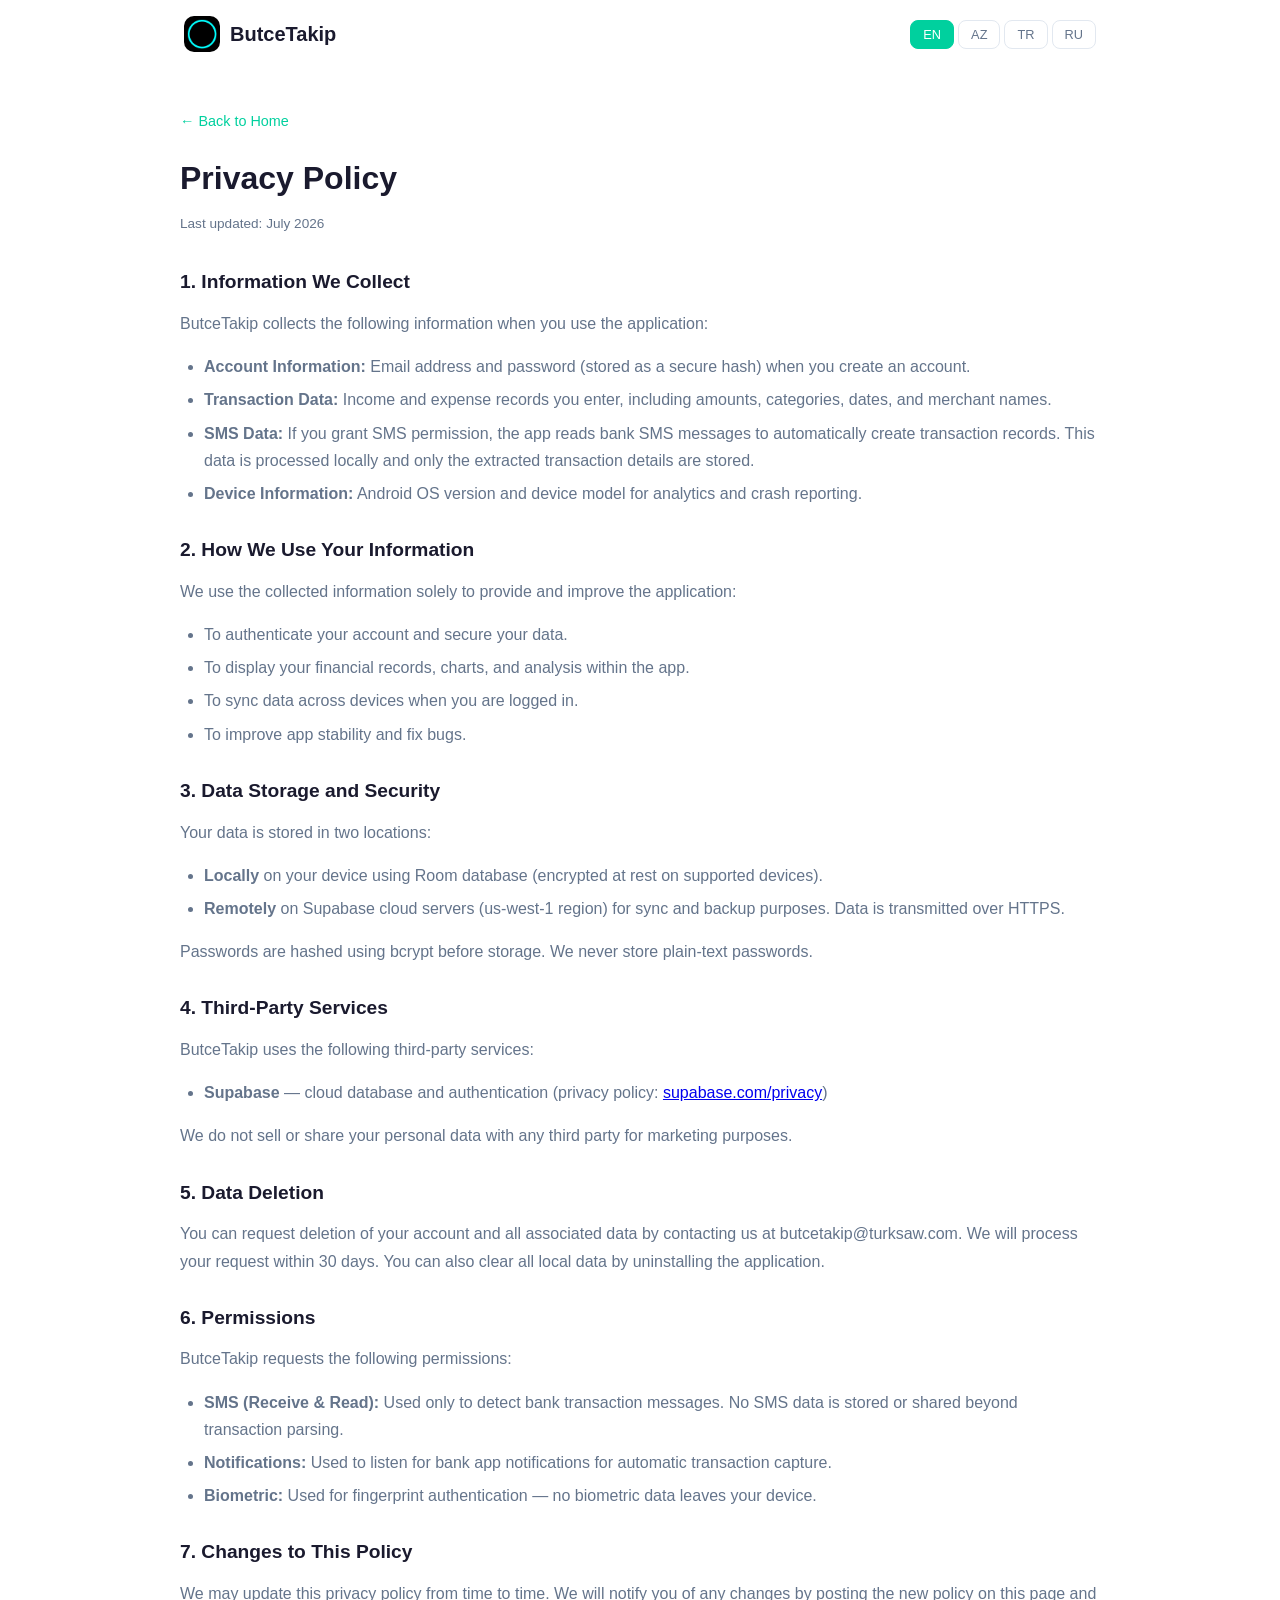
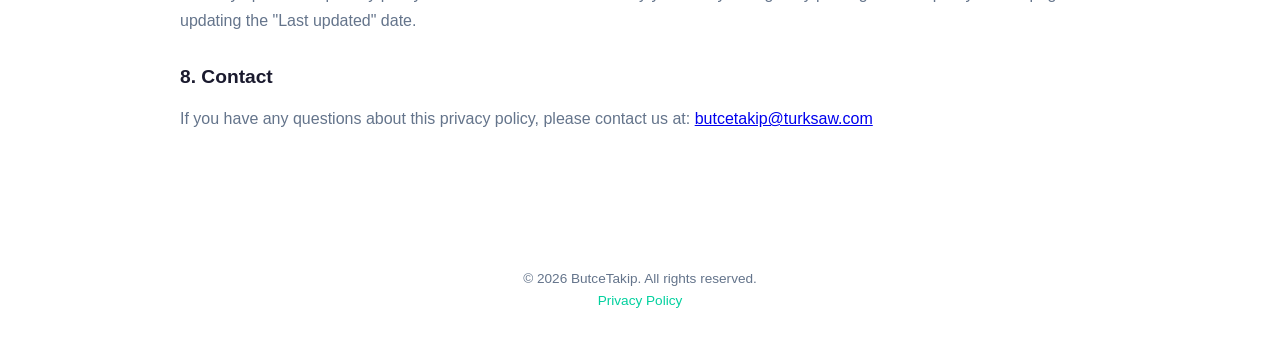
==== privacy.html @ 0f410baf "Initial release website v1.0 — 4 languages, APK download, privacy policy" ====
<!DOCTYPE html>
<html lang="en">
<head>
<meta charset="UTF-8">
<meta name="viewport" content="width=device-width, initial-scale=1.0">
<title data-i18n="privacy.title">Privacy Policy - ButceTakip</title>
<meta name="description" content="ButceTakip Privacy Policy">
<link rel="icon" href="img/favicon.png" type="image/png">
<link rel="stylesheet" href="css/style.css">
</head>
<body>

<nav>
  <a href="index.html" class="logo">
    <img src="img/icon.png" alt="ButceTakip">
    <span>ButceTakip</span>
  </a>
  <div class="lang-selector">
    <button class="lang-btn" data-lang="en">EN</button>
    <button class="lang-btn" data-lang="az">AZ</button>
    <button class="lang-btn" data-lang="tr">TR</button>
    <button class="lang-btn" data-lang="ru">RU</button>
  </div>
</nav>

<section class="privacy container">
  <a href="index.html" class="back-link" data-i18n="privacy.back">← Back to Home</a>
  <h1 data-i18n="privacy.title">Privacy Policy</h1>
  <p class="last-updated" data-i18n="privacy.lastUpdated">Last updated: July 2026</p>

  <h2 data-i18n="privacy.s1Title">1. Information We Collect</h2>
  <p data-i18n="privacy.s1Text">ButceTakip collects the following information when you use the application:</p>
  <ul>
    <li data-i18n="privacy.s1a"><strong>Account Information:</strong> Email address and password (stored as a secure hash) when you create an account.</li>
    <li data-i18n="privacy.s1b"><strong>Transaction Data:</strong> Income and expense records you enter, including amounts, categories, dates, and merchant names.</li>
    <li data-i18n="privacy.s1c"><strong>SMS Data:</strong> If you grant SMS permission, the app reads bank SMS messages to automatically create transaction records. This data is processed locally and only the extracted transaction details are stored.</li>
    <li data-i18n="privacy.s1d"><strong>Device Information:</strong> Android OS version and device model for analytics and crash reporting.</li>
  </ul>

  <h2 data-i18n="privacy.s2Title">2. How We Use Your Information</h2>
  <p data-i18n="privacy.s2Text">We use the collected information solely to provide and improve the application:</p>
  <ul>
    <li data-i18n="privacy.s2a">To authenticate your account and secure your data.</li>
    <li data-i18n="privacy.s2b">To display your financial records, charts, and analysis within the app.</li>
    <li data-i18n="privacy.s2c">To sync data across devices when you are logged in.</li>
    <li data-i18n="privacy.s2d">To improve app stability and fix bugs.</li>
  </ul>

  <h2 data-i18n="privacy.s3Title">3. Data Storage and Security</h2>
  <p data-i18n="privacy.s3Text">Your data is stored in two locations:</p>
  <ul>
    <li data-i18n="privacy.s3a"><strong>Locally</strong> on your device using Room database (encrypted at rest on supported devices).</li>
    <li data-i18n="privacy.s3b"><strong>Remotely</strong> on Supabase cloud servers (us-west-1 region) for sync and backup purposes. Data is transmitted over HTTPS.</li>
  </ul>
  <p data-i18n="privacy.s3c">Passwords are hashed using bcrypt before storage. We never store plain-text passwords.</p>

  <h2 data-i18n="privacy.s4Title">4. Third-Party Services</h2>
  <p data-i18n="privacy.s4Text">ButceTakip uses the following third-party services:</p>
  <ul>
    <li><strong>Supabase</strong> — cloud database and authentication (privacy policy: <a href="https://supabase.com/privacy" target="_blank">supabase.com/privacy</a>)</li>
  </ul>
  <p data-i18n="privacy.s4b">We do not sell or share your personal data with any third party for marketing purposes.</p>

  <h2 data-i18n="privacy.s5Title">5. Data Deletion</h2>
  <p data-i18n="privacy.s5Text">You can request deletion of your account and all associated data by contacting us at butcetakip@turksaw.com. We will process your request within 30 days. You can also clear all local data by uninstalling the application.</p>

  <h2 data-i18n="privacy.s6Title">6. Permissions</h2>
  <p data-i18n="privacy.s6Text">ButceTakip requests the following permissions:</p>
  <ul>
    <li data-i18n="privacy.s6a"><strong>SMS (Receive & Read):</strong> Used only to detect bank transaction messages. No SMS data is stored or shared beyond transaction parsing.</li>
    <li data-i18n="privacy.s6b"><strong>Notifications:</strong> Used to listen for bank app notifications for automatic transaction capture.</li>
    <li data-i18n="privacy.s6c"><strong>Biometric:</strong> Used for fingerprint authentication — no biometric data leaves your device.</li>
  </ul>

  <h2 data-i18n="privacy.s7Title">7. Changes to This Policy</h2>
  <p data-i18n="privacy.s7Text">We may update this privacy policy from time to time. We will notify you of any changes by posting the new policy on this page and updating the "Last updated" date.</p>

  <h2 data-i18n="privacy.s8Title">8. Contact</h2>
  <p data-i18n="privacy.s8Text">If you have any questions about this privacy policy, please contact us at: <a href="mailto:butcetakip@turksaw.com">butcetakip@turksaw.com</a></p>
</section>

<footer>
  <p data-i18n="footer.copyright">© 2026 ButceTakip. All rights reserved.</p>
  <p><a href="privacy.html" data-i18n="footer.privacy">Privacy Policy</a></p>
</footer>

<script src="js/translations.js"></script>
<script src="js/i18n.js"></script>
</body>
</html>
---- css/style.css ----
:root {
  --primary: #00D09E;
  --primary-dark: #00B88A;
  --primary-light: #E0FFF4;
  --bg: #ffffff;
  --bg-alt: #f8fafc;
  --text: #1a1a2e;
  --text-muted: #64748b;
  --border: #e2e8f0;
  --shadow: 0 4px 24px rgba(0,0,0,0.06);
  --radius: 16px;
  --max-width: 960px;
}

* { margin:0; padding:0; box-sizing:border-box; }

body {
  font-family: -apple-system, BlinkMacSystemFont, 'Segoe UI', Roboto, Oxygen, Ubuntu, sans-serif;
  background: var(--bg);
  color: var(--text);
  line-height: 1.6;
  -webkit-font-smoothing: antialiased;
}

.container { max-width: var(--max-width); margin: 0 auto; padding: 0 20px; }

/* Navigation */
nav {
  display: flex;
  align-items: center;
  justify-content: space-between;
  padding: 16px 24px;
  max-width: var(--max-width);
  margin: 0 auto;
  flex-wrap: wrap;
  gap: 12px;
}

.logo {
  display: flex;
  align-items: center;
  gap: 10px;
  font-weight: 700;
  font-size: 1.25rem;
  color: var(--text);
  text-decoration: none;
}

.logo img { width: 36px; height: 36px; border-radius: 10px; }

.lang-selector {
  display: flex;
  gap: 4px;
}

.lang-btn {
  background: none;
  border: 1px solid var(--border);
  border-radius: 8px;
  padding: 6px 12px;
  font-size: 0.8rem;
  cursor: pointer;
  color: var(--text-muted);
  transition: all 0.2s;
}

.lang-btn:hover { border-color: var(--primary); color: var(--text); }
.lang-btn.active { background: var(--primary); color: #fff; border-color: var(--primary); }

/* Hero */
.hero {
  text-align: center;
  padding: 80px 20px 60px;
}

.hero-icon { font-size: 4rem; margin-bottom: 16px; }

.hero h1 {
  font-size: 2.5rem;
  font-weight: 800;
  letter-spacing: -0.02em;
  margin-bottom: 12px;
}

.hero h1 span { color: var(--primary); }

.hero p {
  font-size: 1.1rem;
  color: var(--text-muted);
  max-width: 600px;
  margin: 0 auto 32px;
}

/* Download button */
.download-btn {
  display: inline-flex;
  align-items: center;
  gap: 10px;
  background: var(--primary);
  color: #fff;
  border: none;
  border-radius: 12px;
  padding: 16px 36px;
  font-size: 1.1rem;
  font-weight: 600;
  cursor: pointer;
  text-decoration: none;
  transition: all 0.2s;
  box-shadow: 0 4px 16px rgba(0,208,158,0.3);
}

.download-btn:hover {
  background: var(--primary-dark);
  transform: translateY(-2px);
  box-shadow: 0 6px 24px rgba(0,208,158,0.4);
}

.version-info {
  margin-top: 12px;
  font-size: 0.85rem;
  color: var(--text-muted);
}

/* Features */
.features {
  padding: 60px 20px;
  background: var(--bg-alt);
}

.features h2 {
  text-align: center;
  font-size: 1.8rem;
  margin-bottom: 40px;
}

.features-grid {
  display: grid;
  grid-template-columns: repeat(auto-fit, minmax(240px, 1fr));
  gap: 20px;
  max-width: var(--max-width);
  margin: 0 auto;
}

.feature-card {
  background: var(--bg);
  border-radius: var(--radius);
  padding: 28px 24px;
  box-shadow: var(--shadow);
  transition: transform 0.2s;
}

.feature-card:hover { transform: translateY(-4px); }

.feature-icon { font-size: 2rem; margin-bottom: 12px; }
.feature-card h3 { font-size: 1.05rem; margin-bottom: 8px; }
.feature-card p { font-size: 0.9rem; color: var(--text-muted); }

/* Footer */
footer {
  text-align: center;
  padding: 40px 20px;
  font-size: 0.85rem;
  color: var(--text-muted);
}

footer a { color: var(--primary); text-decoration: none; }
footer a:hover { text-decoration: underline; }

/* Privacy page */
.privacy { padding: 40px 20px 80px; }

.privacy h1 {
  font-size: 2rem;
  margin-bottom: 8px;
}

.privacy .last-updated {
  color: var(--text-muted);
  font-size: 0.85rem;
  margin-bottom: 32px;
}

.privacy h2 {
  font-size: 1.2rem;
  margin: 28px 0 12px;
  color: var(--text);
}

.privacy p, .privacy ul {
  color: var(--text-muted);
  margin-bottom: 16px;
  line-height: 1.7;
}

.privacy ul { padding-left: 24px; }
.privacy li { margin-bottom: 6px; }

/* Back link */
.back-link {
  display: inline-flex;
  align-items: center;
  gap: 6px;
  color: var(--primary);
  text-decoration: none;
  font-size: 0.9rem;
  margin-bottom: 20px;
}

.back-link:hover { text-decoration: underline; }

/* Responsive */
@media (max-width: 640px) {
  .hero h1 { font-size: 1.75rem; }
  .hero { padding: 48px 20px 40px; }
  .features-grid { grid-template-columns: 1fr; }
  nav { justify-content: center; }
  .download-btn { width: 100%; justify-content: center; }
}
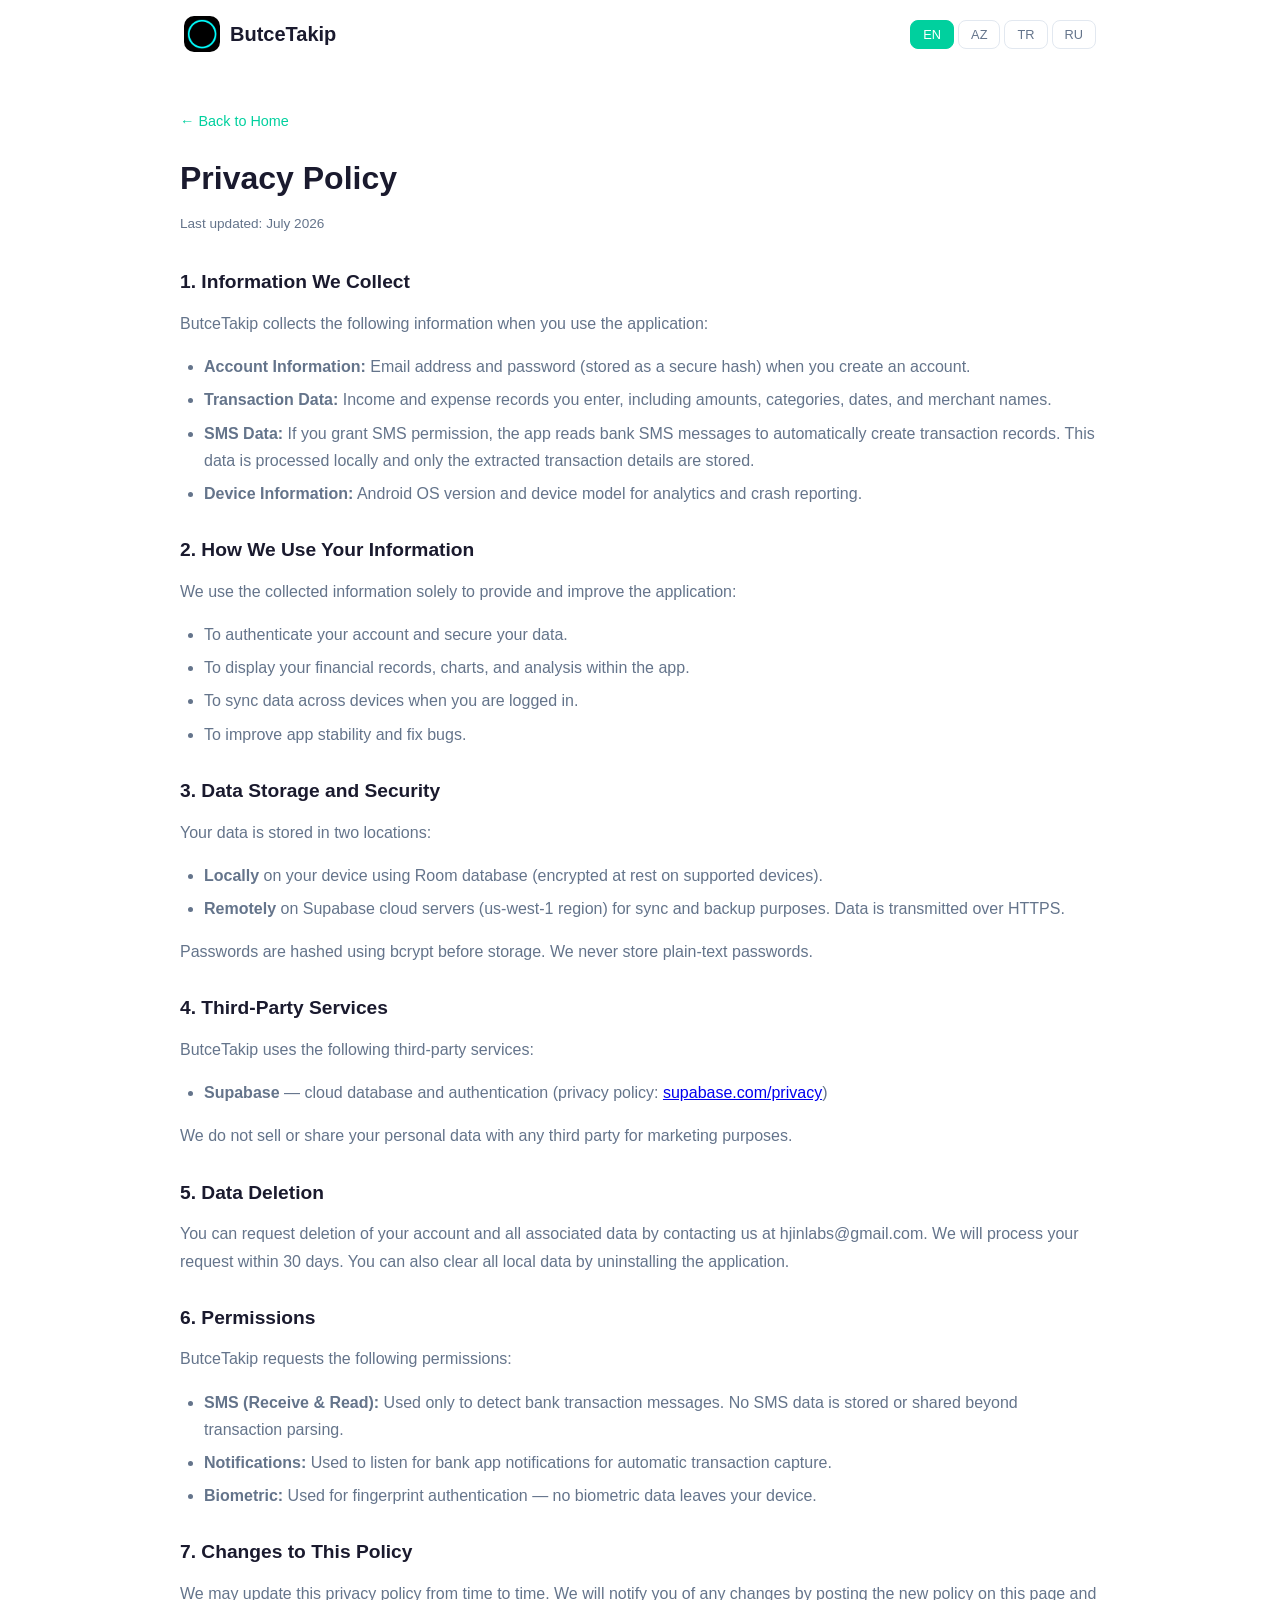
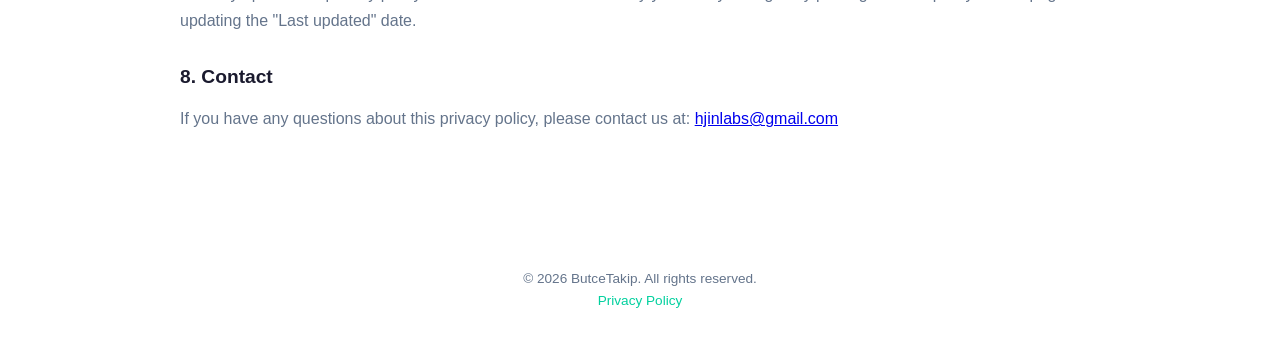
==== commit 53fa4428: "Update contact email: butcetakip@turksaw.com → hjinlabs@gmail.com" ====
--- a/privacy.html
+++ b/privacy.html
@@ -62,7 +62,7 @@
   <p data-i18n="privacy.s4b">We do not sell or share your personal data with any third party for marketing purposes.</p>
 
   <h2 data-i18n="privacy.s5Title">5. Data Deletion</h2>
-  <p data-i18n="privacy.s5Text">You can request deletion of your account and all associated data by contacting us at butcetakip@turksaw.com. We will process your request within 30 days. You can also clear all local data by uninstalling the application.</p>
+  <p data-i18n="privacy.s5Text">You can request deletion of your account and all associated data by contacting us at hjinlabs@gmail.com. We will process your request within 30 days. You can also clear all local data by uninstalling the application.</p>
 
   <h2 data-i18n="privacy.s6Title">6. Permissions</h2>
   <p data-i18n="privacy.s6Text">ButceTakip requests the following permissions:</p>
@@ -76,7 +76,7 @@
   <p data-i18n="privacy.s7Text">We may update this privacy policy from time to time. We will notify you of any changes by posting the new policy on this page and updating the "Last updated" date.</p>
 
   <h2 data-i18n="privacy.s8Title">8. Contact</h2>
-  <p data-i18n="privacy.s8Text">If you have any questions about this privacy policy, please contact us at: <a href="mailto:butcetakip@turksaw.com">butcetakip@turksaw.com</a></p>
+  <p data-i18n="privacy.s8Text">If you have any questions about this privacy policy, please contact us at: <a href="mailto:hjinlabs@gmail.com">hjinlabs@gmail.com</a></p>
 </section>
 
 <footer>
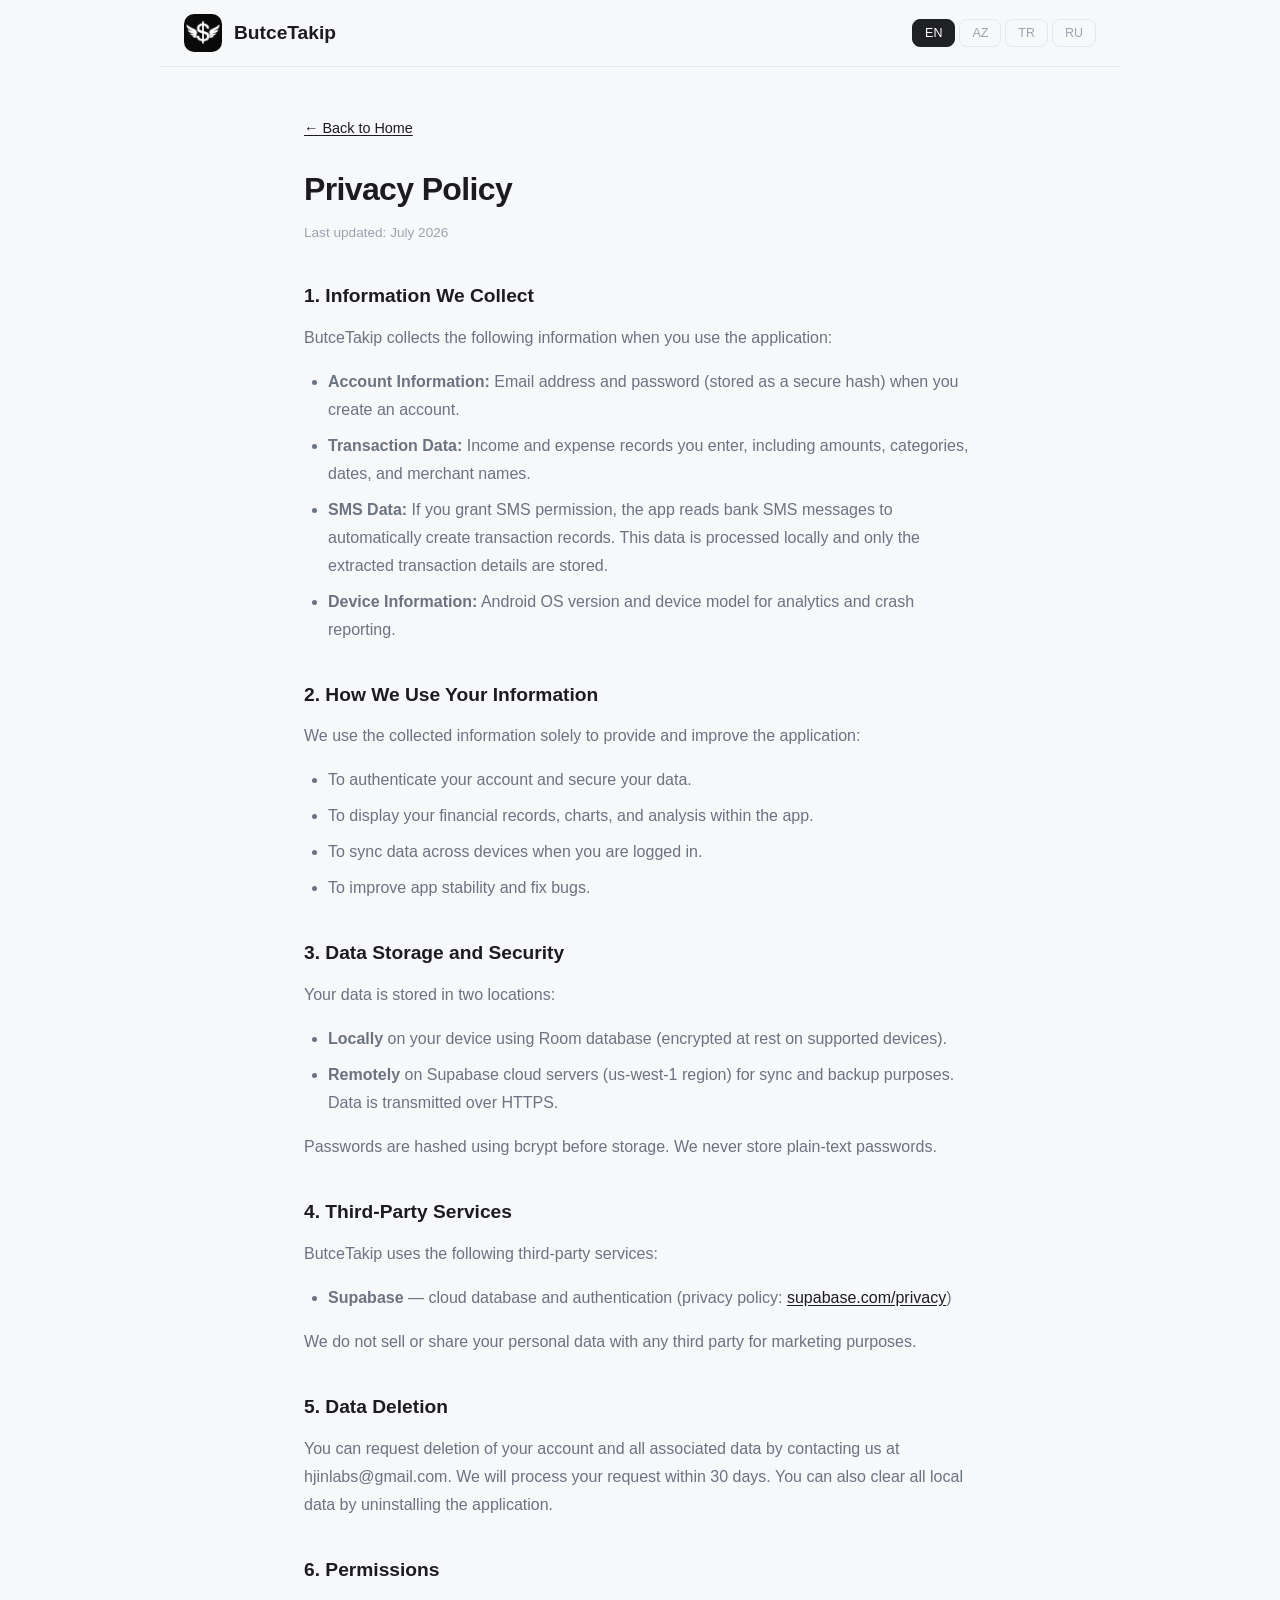
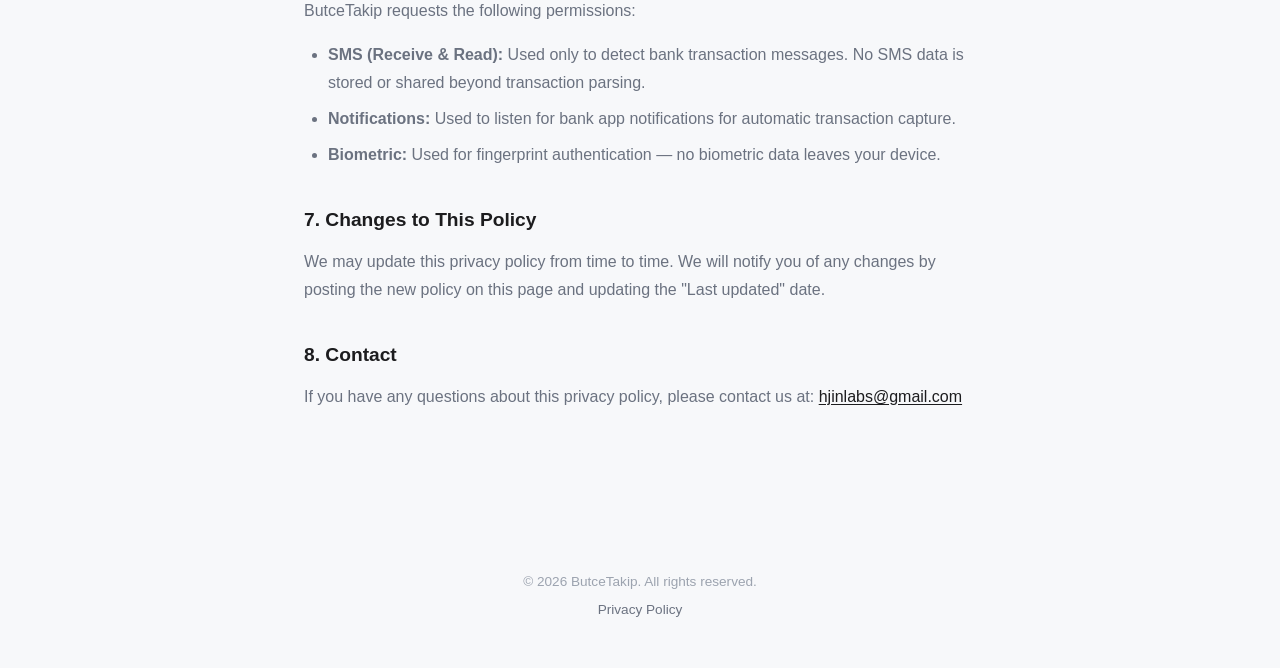
==== commit cc4640ff: "Modern redesign: black/white theme, scroll/fade animations, new logo" ====
--- a/privacy.html
+++ b/privacy.html
@@ -86,5 +86,21 @@
 
 <script src="js/translations.js"></script>
 <script src="js/i18n.js"></script>
+<script>
+function observeNav() {
+  const nav = document.querySelector('nav');
+  const sentinel = document.createElement('div');
+  sentinel.style.position = 'absolute';
+  sentinel.style.top = '0';
+  sentinel.style.height = '1px';
+  sentinel.style.width = '1px';
+  document.body.prepend(sentinel);
+  const observer = new IntersectionObserver(([e]) => {
+    nav.classList.toggle('scrolled', !e.isIntersecting);
+  }, { threshold: 0 });
+  observer.observe(sentinel);
+}
+document.addEventListener('DOMContentLoaded', observeNav);
+</script>
 </body>
 </html>
--- a/css/style.css
+++ b/css/style.css
@@ -1,52 +1,122 @@
 :root {
-  --primary: #00D09E;
-  --primary-dark: #00B88A;
-  --primary-light: #E0FFF4;
-  --bg: #ffffff;
-  --bg-alt: #f8fafc;
-  --text: #1a1a2e;
-  --text-muted: #64748b;
-  --border: #e2e8f0;
-  --shadow: 0 4px 24px rgba(0,0,0,0.06);
-  --radius: 16px;
+  --bg: #F7F8FA;
+  --bg-alt: #FFFFFF;
+  --text: #1C1C1E;
+  --text-muted: #6B7280;
+  --text-light: #9CA3AF;
+  --primary: #202124;
+  --on-primary: #FFFFFF;
+  --primary-hover: #3A3B3F;
+  --border: #E5E7EB;
+  --shadow-sm: 0 1px 3px rgba(0,0,0,0.06);
+  --shadow-md: 0 4px 20px rgba(0,0,0,0.08);
+  --shadow-lg: 0 8px 40px rgba(0,0,0,0.12);
+  --radius-sm: 8px;
+  --radius-md: 14px;
+  --radius-lg: 20px;
   --max-width: 960px;
-}
-
-* { margin:0; padding:0; box-sizing:border-box; }
+  --nav-blur: rgba(247,248,250,0.85);
+  --card-border: rgba(0,0,0,0.04);
+}
+
+@media (prefers-color-scheme: dark) {
+  :root {
+    --bg: #101112;
+    --bg-alt: #191B1D;
+    --text: #F4F4F5;
+    --text-muted: #A1A1AA;
+    --text-light: #71717A;
+    --primary: #F4F4F5;
+    --on-primary: #111111;
+    --primary-hover: #D4D4D8;
+    --border: #2D3033;
+    --shadow-sm: 0 1px 3px rgba(0,0,0,0.3);
+    --shadow-md: 0 4px 20px rgba(0,0,0,0.4);
+    --shadow-lg: 0 8px 40px rgba(0,0,0,0.5);
+    --nav-blur: rgba(16,17,18,0.85);
+    --card-border: rgba(255,255,255,0.04);
+  }
+}
+
+*, *::before, *::after {
+  margin: 0;
+  padding: 0;
+  box-sizing: border-box;
+}
+
+html {
+  scroll-behavior: smooth;
+}
 
 body {
-  font-family: -apple-system, BlinkMacSystemFont, 'Segoe UI', Roboto, Oxygen, Ubuntu, sans-serif;
+  font-family: -apple-system, BlinkMacSystemFont, 'Segoe UI', Roboto, Oxygen, Ubuntu, Cantarell, sans-serif;
   background: var(--bg);
   color: var(--text);
   line-height: 1.6;
   -webkit-font-smoothing: antialiased;
-}
-
-.container { max-width: var(--max-width); margin: 0 auto; padding: 0 20px; }
+  -moz-osx-font-smoothing: grayscale;
+  opacity: 0;
+  animation: bodyFadeIn 0.6s ease forwards;
+}
+
+@keyframes bodyFadeIn {
+  to { opacity: 1; }
+}
+
+.container {
+  max-width: var(--max-width);
+  margin: 0 auto;
+  padding: 0 24px;
+}
 
 /* Navigation */
 nav {
+  position: sticky;
+  top: 0;
+  z-index: 100;
   display: flex;
   align-items: center;
   justify-content: space-between;
-  padding: 16px 24px;
+  padding: 14px 24px;
   max-width: var(--max-width);
   margin: 0 auto;
-  flex-wrap: wrap;
   gap: 12px;
+  background: var(--nav-blur);
+  backdrop-filter: blur(16px);
+  -webkit-backdrop-filter: blur(16px);
+  border-bottom: 1px solid var(--border);
+  transition: box-shadow 0.3s;
+}
+
+nav.scrolled {
+  box-shadow: var(--shadow-sm);
 }
 
 .logo {
   display: flex;
   align-items: center;
-  gap: 10px;
+  gap: 12px;
   font-weight: 700;
-  font-size: 1.25rem;
+  font-size: 1.2rem;
   color: var(--text);
   text-decoration: none;
-}
-
-.logo img { width: 36px; height: 36px; border-radius: 10px; }
+  transition: opacity 0.2s;
+}
+
+.logo:hover {
+  opacity: 0.8;
+}
+
+.logo img {
+  width: 38px;
+  height: 38px;
+  border-radius: 10px;
+  transition: transform 0.3s ease;
+}
+
+.logo:hover img {
+  transform: scale(1.05);
+}
 
 .lang-selector {
   display: flex;
@@ -56,39 +126,97 @@
 .lang-btn {
   background: none;
   border: 1px solid var(--border);
-  border-radius: 8px;
+  border-radius: var(--radius-sm);
   padding: 6px 12px;
-  font-size: 0.8rem;
+  font-size: 0.78rem;
+  font-weight: 500;
   cursor: pointer;
-  color: var(--text-muted);
-  transition: all 0.2s;
-}
-
-.lang-btn:hover { border-color: var(--primary); color: var(--text); }
-.lang-btn.active { background: var(--primary); color: #fff; border-color: var(--primary); }
+  color: var(--text-light);
+  transition: all 0.25s ease;
+  position: relative;
+}
+
+.lang-btn:hover {
+  border-color: var(--primary);
+  color: var(--text);
+  transform: translateY(-1px);
+}
+
+.lang-btn:active {
+  transform: translateY(0);
+}
+
+.lang-btn.active {
+  background: var(--primary);
+  color: var(--on-primary);
+  border-color: var(--primary);
+}
 
 /* Hero */
 .hero {
   text-align: center;
-  padding: 80px 20px 60px;
-}
-
-.hero-icon { font-size: 4rem; margin-bottom: 16px; }
+  padding: 100px 24px 72px;
+  position: relative;
+  overflow: hidden;
+}
+
+.hero::before {
+  content: '';
+  position: absolute;
+  top: -50%;
+  left: -50%;
+  width: 200%;
+  height: 200%;
+  background: radial-gradient(circle at 50% 50%, var(--border) 0%, transparent 60%);
+  opacity: 0.3;
+  animation: heroGlow 8s ease-in-out infinite alternate;
+}
+
+@keyframes heroGlow {
+  0% { transform: translate(0, 0); }
+  100% { transform: translate(5%, 5%); }
+}
+
+.hero-icon {
+  font-size: 4.5rem;
+  margin-bottom: 20px;
+  display: block;
+  animation: floatIcon 3s ease-in-out infinite;
+}
+
+@keyframes floatIcon {
+  0%, 100% { transform: translateY(0); }
+  50% { transform: translateY(-10px); }
+}
 
 .hero h1 {
-  font-size: 2.5rem;
+  font-size: 2.75rem;
   font-weight: 800;
-  letter-spacing: -0.02em;
-  margin-bottom: 12px;
-}
-
-.hero h1 span { color: var(--primary); }
+  letter-spacing: -0.03em;
+  margin-bottom: 14px;
+  position: relative;
+  animation: slideUp 0.8s ease forwards;
+}
+
+.hero h1 span {
+  background: linear-gradient(135deg, var(--text), var(--text-muted));
+  -webkit-background-clip: text;
+  -webkit-text-fill-color: transparent;
+  background-clip: text;
+}
 
 .hero p {
   font-size: 1.1rem;
   color: var(--text-muted);
-  max-width: 600px;
-  margin: 0 auto 32px;
+  max-width: 560px;
+  margin: 0 auto 36px;
+  animation: slideUp 0.8s ease 0.1s forwards;
+  opacity: 0;
+}
+
+@keyframes slideUp {
+  from { opacity: 0; transform: translateY(20px); }
+  to { opacity: 1; transform: translateY(0); }
 }
 
 /* Download button */
@@ -97,45 +225,71 @@
   align-items: center;
   gap: 10px;
   background: var(--primary);
-  color: #fff;
+  color: var(--on-primary);
   border: none;
-  border-radius: 12px;
-  padding: 16px 36px;
-  font-size: 1.1rem;
+  border-radius: var(--radius-md);
+  padding: 16px 40px;
+  font-size: 1.05rem;
   font-weight: 600;
   cursor: pointer;
   text-decoration: none;
-  transition: all 0.2s;
-  box-shadow: 0 4px 16px rgba(0,208,158,0.3);
+  transition: all 0.3s ease;
+  box-shadow: var(--shadow-md);
+  position: relative;
+  overflow: hidden;
+  animation: slideUp 0.8s ease 0.2s forwards;
+  opacity: 0;
+}
+
+.download-btn::after {
+  content: '';
+  position: absolute;
+  inset: 0;
+  background: linear-gradient(135deg, transparent 40%, rgba(255,255,255,0.1) 100%);
+  pointer-events: none;
 }
 
 .download-btn:hover {
-  background: var(--primary-dark);
-  transform: translateY(-2px);
-  box-shadow: 0 6px 24px rgba(0,208,158,0.4);
+  background: var(--primary-hover);
+  transform: translateY(-3px);
+  box-shadow: var(--shadow-lg);
+}
+
+.download-btn:active {
+  transform: translateY(-1px);
 }
 
 .version-info {
-  margin-top: 12px;
-  font-size: 0.85rem;
-  color: var(--text-muted);
+  margin-top: 14px;
+  font-size: 0.82rem;
+  color: var(--text-light);
+  animation: slideUp 0.8s ease 0.3s forwards;
+  opacity: 0;
 }
 
 /* Features */
 .features {
-  padding: 60px 20px;
+  padding: 80px 0;
   background: var(--bg-alt);
+  border-top: 1px solid var(--border);
+  border-bottom: 1px solid var(--border);
+}
+
+.features .container {
+  padding: 0 24px;
 }
 
 .features h2 {
   text-align: center;
   font-size: 1.8rem;
-  margin-bottom: 40px;
+  font-weight: 700;
+  margin-bottom: 48px;
+  letter-spacing: -0.02em;
 }
 
 .features-grid {
   display: grid;
-  grid-template-columns: repeat(auto-fit, minmax(240px, 1fr));
+  grid-template-columns: repeat(auto-fit, minmax(260px, 1fr));
   gap: 20px;
   max-width: var(--max-width);
   margin: 0 auto;
@@ -143,76 +297,144 @@
 
 .feature-card {
   background: var(--bg);
-  border-radius: var(--radius);
-  padding: 28px 24px;
-  box-shadow: var(--shadow);
-  transition: transform 0.2s;
-}
-
-.feature-card:hover { transform: translateY(-4px); }
-
-.feature-icon { font-size: 2rem; margin-bottom: 12px; }
-.feature-card h3 { font-size: 1.05rem; margin-bottom: 8px; }
-.feature-card p { font-size: 0.9rem; color: var(--text-muted); }
+  border-radius: var(--radius-md);
+  padding: 32px 28px;
+  border: 1px solid var(--card-border);
+  box-shadow: var(--shadow-sm);
+  transition: all 0.35s cubic-bezier(0.25, 0.46, 0.45, 0.94);
+  opacity: 0;
+  transform: translateY(30px);
+}
+
+.feature-card.visible {
+  opacity: 1;
+  transform: translateY(0);
+}
+
+.feature-card:hover {
+  transform: translateY(-6px) scale(1.02);
+  box-shadow: var(--shadow-md);
+  border-color: var(--primary);
+}
+
+.feature-icon {
+  font-size: 2.2rem;
+  margin-bottom: 14px;
+  display: block;
+}
+
+.feature-card h3 {
+  font-size: 1.05rem;
+  font-weight: 700;
+  margin-bottom: 8px;
+  color: var(--text);
+}
+
+.feature-card p {
+  font-size: 0.88rem;
+  color: var(--text-muted);
+  line-height: 1.65;
+}
 
 /* Footer */
 footer {
   text-align: center;
-  padding: 40px 20px;
+  padding: 48px 24px;
   font-size: 0.85rem;
-  color: var(--text-muted);
-}
-
-footer a { color: var(--primary); text-decoration: none; }
-footer a:hover { text-decoration: underline; }
+  color: var(--text-light);
+}
+
+footer a {
+  color: var(--text-muted);
+  text-decoration: none;
+  transition: color 0.2s;
+}
+
+footer a:hover {
+  color: var(--text);
+  text-decoration: underline;
+}
+
+footer p + p {
+  margin-top: 6px;
+}
 
 /* Privacy page */
-.privacy { padding: 40px 20px 80px; }
+.privacy {
+  padding: 48px 24px 96px;
+  max-width: 720px;
+  margin: 0 auto;
+}
 
 .privacy h1 {
   font-size: 2rem;
-  margin-bottom: 8px;
+  font-weight: 800;
+  margin-bottom: 6px;
+  letter-spacing: -0.02em;
 }
 
 .privacy .last-updated {
-  color: var(--text-muted);
+  color: var(--text-light);
   font-size: 0.85rem;
-  margin-bottom: 32px;
+  margin-bottom: 36px;
 }
 
 .privacy h2 {
   font-size: 1.2rem;
-  margin: 28px 0 12px;
+  font-weight: 700;
+  margin: 36px 0 12px;
   color: var(--text);
 }
 
 .privacy p, .privacy ul {
   color: var(--text-muted);
   margin-bottom: 16px;
-  line-height: 1.7;
-}
-
-.privacy ul { padding-left: 24px; }
-.privacy li { margin-bottom: 6px; }
+  line-height: 1.75;
+}
+
+.privacy ul {
+  padding-left: 24px;
+}
+
+.privacy li {
+  margin-bottom: 8px;
+}
+
+.privacy a {
+  color: var(--text);
+  text-decoration: underline;
+  text-underline-offset: 2px;
+}
+
+.privacy a:hover {
+  color: var(--text-muted);
+}
 
 /* Back link */
 .back-link {
   display: inline-flex;
   align-items: center;
   gap: 6px;
-  color: var(--primary);
+  color: var(--text-muted);
   text-decoration: none;
   font-size: 0.9rem;
-  margin-bottom: 20px;
-}
-
-.back-link:hover { text-decoration: underline; }
+  margin-bottom: 24px;
+  transition: color 0.2s, transform 0.2s;
+}
+
+.back-link:hover {
+  color: var(--text);
+  transform: translateX(-4px);
+}
 
 /* Responsive */
 @media (max-width: 640px) {
-  .hero h1 { font-size: 1.75rem; }
-  .hero { padding: 48px 20px 40px; }
+  .hero h1 { font-size: 1.85rem; }
+  .hero { padding: 64px 20px 48px; }
+  .features { padding: 48px 0; }
+  .features h2 { font-size: 1.4rem; }
   .features-grid { grid-template-columns: 1fr; }
-  nav { justify-content: center; }
-  .download-btn { width: 100%; justify-content: center; }
-}
+  nav { padding: 12px 16px; }
+  .download-btn { width: 100%; justify-content: center; padding: 14px 24px; }
+  .privacy { padding: 32px 20px 64px; }
+}
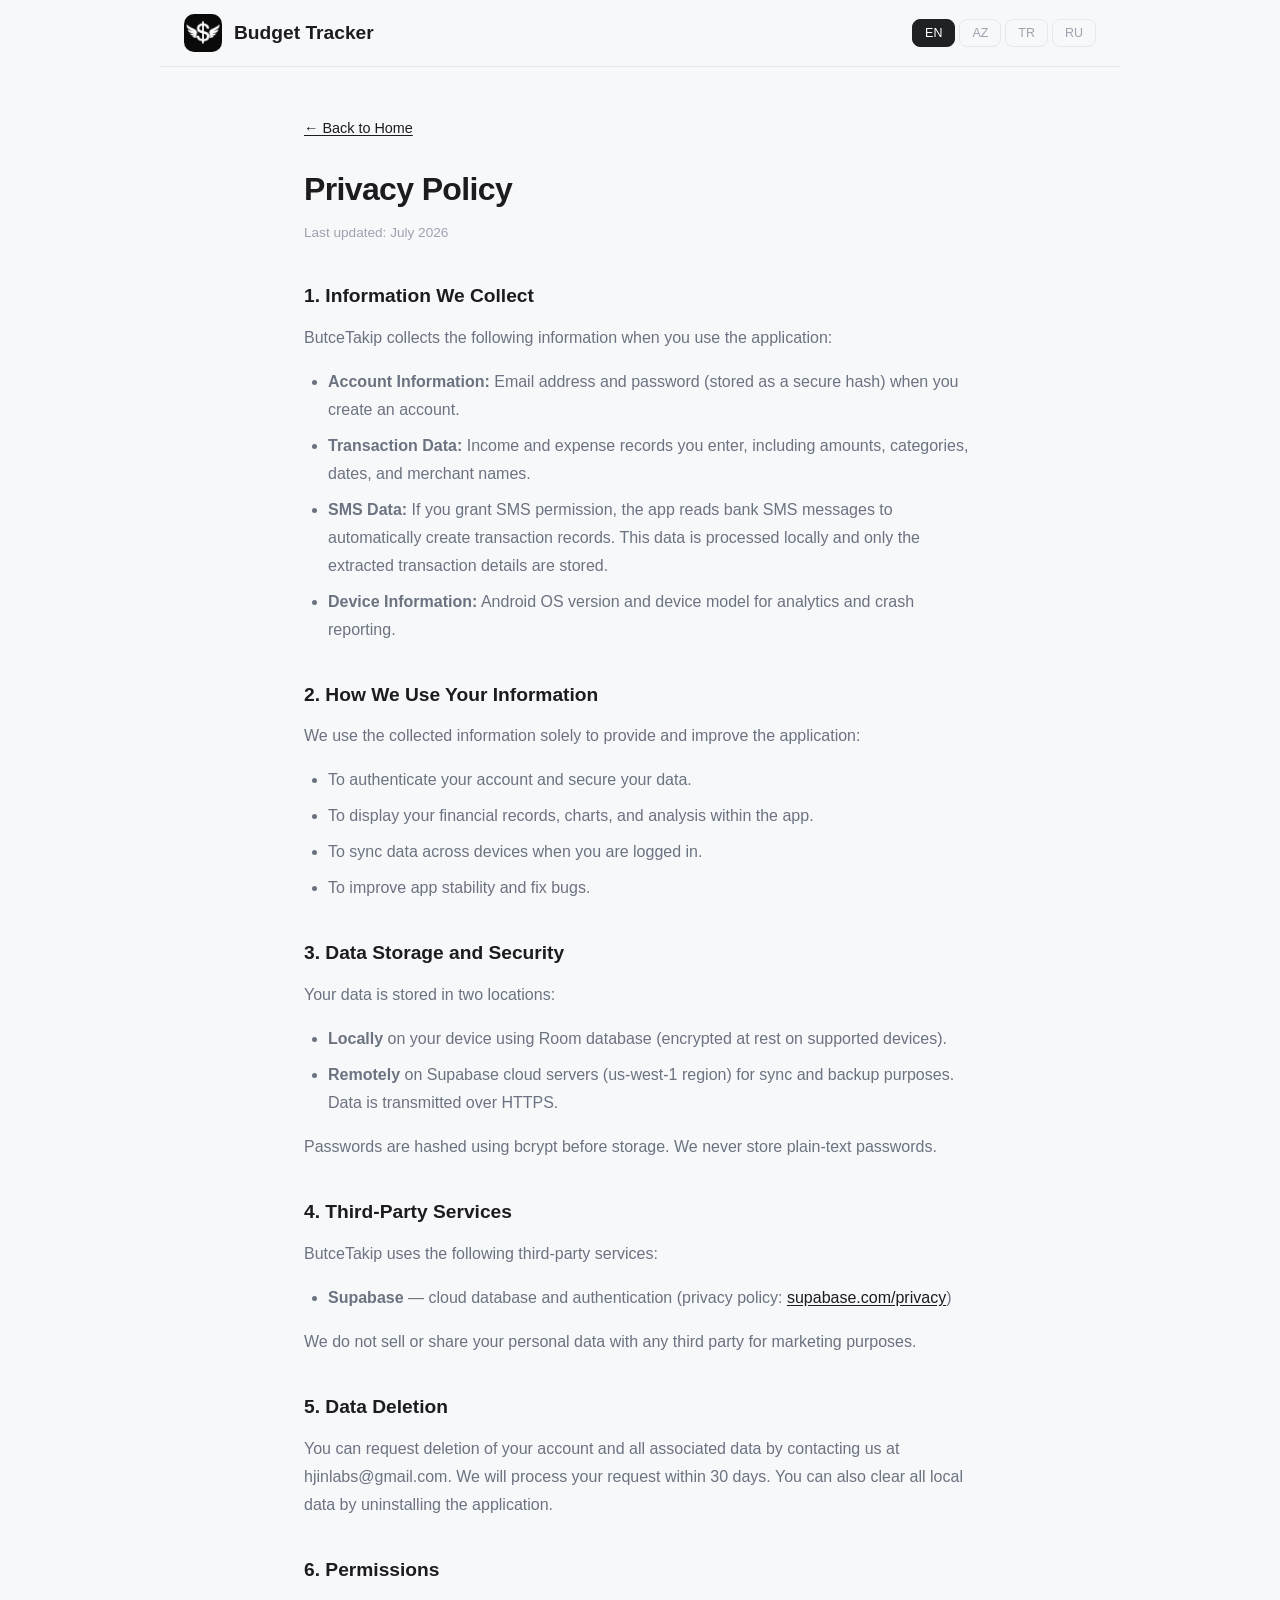
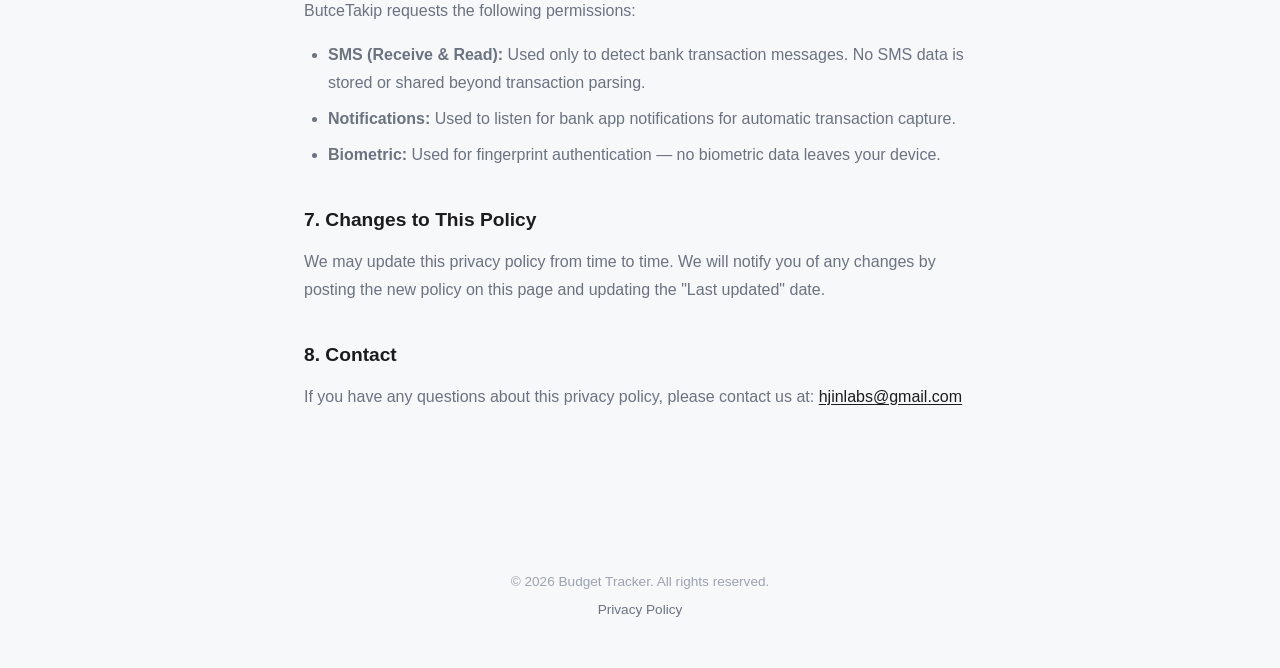
==== commit 8950da30: "Fix site name: ButceTakip -> Budget Tracker in all languages" ====
--- a/privacy.html
+++ b/privacy.html
@@ -3,7 +3,7 @@
 <head>
 <meta charset="UTF-8">
 <meta name="viewport" content="width=device-width, initial-scale=1.0">
-<title data-i18n="privacy.title">Privacy Policy - ButceTakip</title>
+<title data-i18n="privacy.title">Privacy Policy - Budget Tracker</title>
 <meta name="description" content="ButceTakip Privacy Policy">
 <link rel="icon" href="img/favicon.png" type="image/png">
 <link rel="stylesheet" href="css/style.css">
@@ -13,7 +13,7 @@
 <nav>
   <a href="index.html" class="logo">
     <img src="img/icon.png" alt="ButceTakip">
-    <span>ButceTakip</span>
+    <span data-i18n="nav.brand">Budget Tracker</span>
   </a>
   <div class="lang-selector">
     <button class="lang-btn" data-lang="en">EN</button>
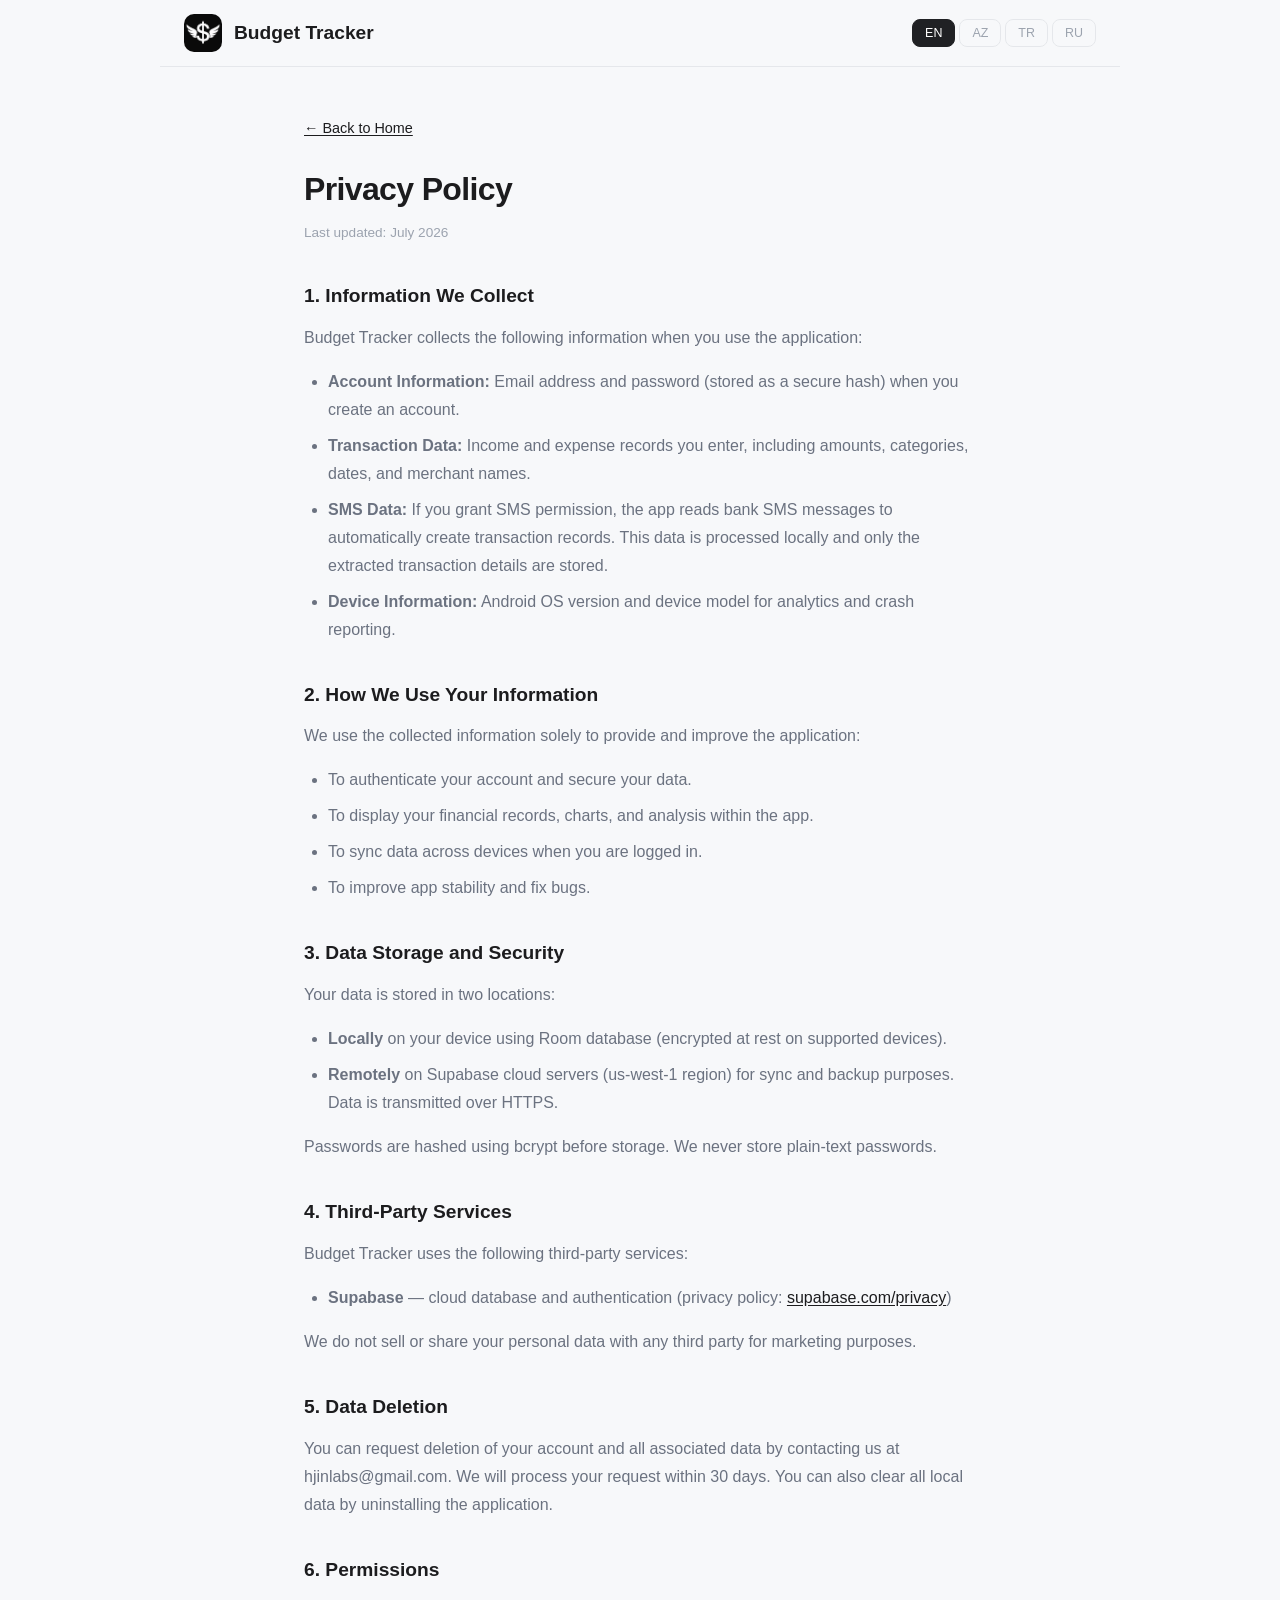
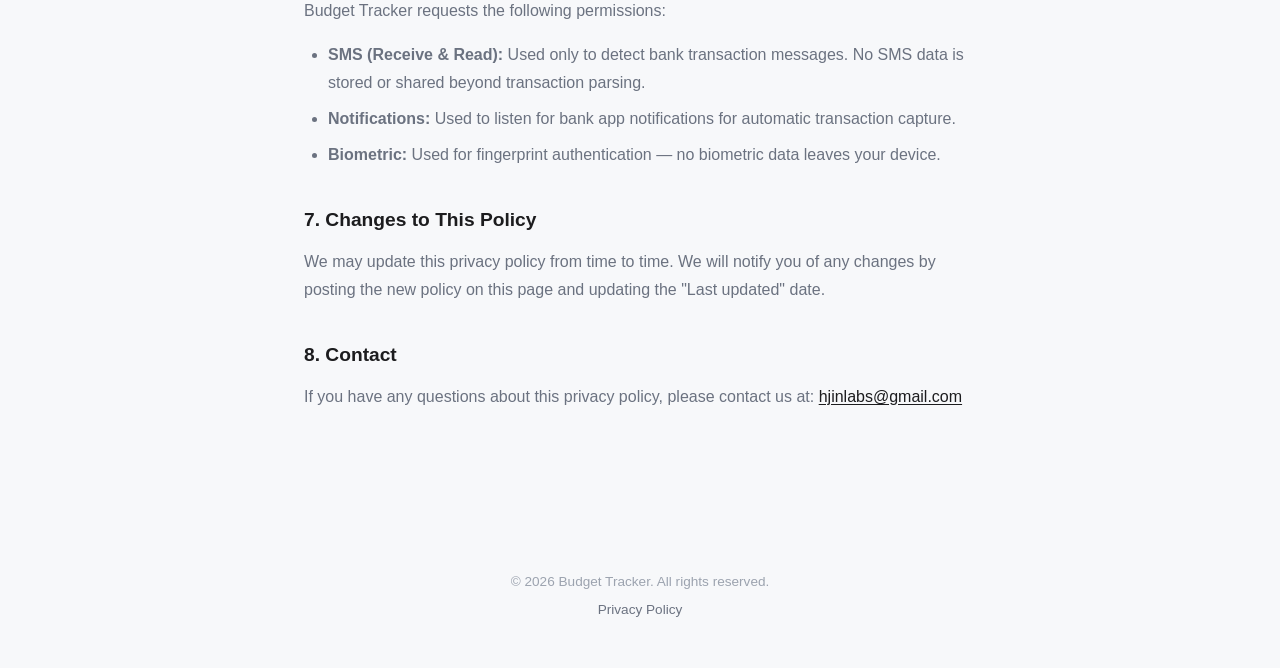
==== commit cdd18060: "Replace all ButceTakip -> Budget Tracker (HTML fallbacks, privacy text)" ====
--- a/privacy.html
+++ b/privacy.html
@@ -4,7 +4,7 @@
 <meta charset="UTF-8">
 <meta name="viewport" content="width=device-width, initial-scale=1.0">
 <title data-i18n="privacy.title">Privacy Policy - Budget Tracker</title>
-<meta name="description" content="ButceTakip Privacy Policy">
+<meta name="description" content="Budget Tracker Privacy Policy">
 <link rel="icon" href="img/favicon.png" type="image/png">
 <link rel="stylesheet" href="css/style.css">
 </head>
@@ -12,7 +12,7 @@
 
 <nav>
   <a href="index.html" class="logo">
-    <img src="img/icon.png" alt="ButceTakip">
+    <img src="img/icon.png" alt="Budget Tracker">
     <span data-i18n="nav.brand">Budget Tracker</span>
   </a>
   <div class="lang-selector">
@@ -29,7 +29,7 @@
   <p class="last-updated" data-i18n="privacy.lastUpdated">Last updated: July 2026</p>
 
   <h2 data-i18n="privacy.s1Title">1. Information We Collect</h2>
-  <p data-i18n="privacy.s1Text">ButceTakip collects the following information when you use the application:</p>
+  <p data-i18n="privacy.s1Text">Budget Tracker collects the following information when you use the application:</p>
   <ul>
     <li data-i18n="privacy.s1a"><strong>Account Information:</strong> Email address and password (stored as a secure hash) when you create an account.</li>
     <li data-i18n="privacy.s1b"><strong>Transaction Data:</strong> Income and expense records you enter, including amounts, categories, dates, and merchant names.</li>
@@ -55,7 +55,7 @@
   <p data-i18n="privacy.s3c">Passwords are hashed using bcrypt before storage. We never store plain-text passwords.</p>
 
   <h2 data-i18n="privacy.s4Title">4. Third-Party Services</h2>
-  <p data-i18n="privacy.s4Text">ButceTakip uses the following third-party services:</p>
+  <p data-i18n="privacy.s4Text">Budget Tracker uses the following third-party services:</p>
   <ul>
     <li><strong>Supabase</strong> — cloud database and authentication (privacy policy: <a href="https://supabase.com/privacy" target="_blank">supabase.com/privacy</a>)</li>
   </ul>
@@ -65,7 +65,7 @@
   <p data-i18n="privacy.s5Text">You can request deletion of your account and all associated data by contacting us at hjinlabs@gmail.com. We will process your request within 30 days. You can also clear all local data by uninstalling the application.</p>
 
   <h2 data-i18n="privacy.s6Title">6. Permissions</h2>
-  <p data-i18n="privacy.s6Text">ButceTakip requests the following permissions:</p>
+  <p data-i18n="privacy.s6Text">Budget Tracker requests the following permissions:</p>
   <ul>
     <li data-i18n="privacy.s6a"><strong>SMS (Receive & Read):</strong> Used only to detect bank transaction messages. No SMS data is stored or shared beyond transaction parsing.</li>
     <li data-i18n="privacy.s6b"><strong>Notifications:</strong> Used to listen for bank app notifications for automatic transaction capture.</li>
@@ -80,7 +80,7 @@
 </section>
 
 <footer>
-  <p data-i18n="footer.copyright">© 2026 ButceTakip. All rights reserved.</p>
+  <p data-i18n="footer.copyright">© 2026 Budget Tracker. All rights reserved.</p>
   <p><a href="privacy.html" data-i18n="footer.privacy">Privacy Policy</a></p>
 </footer>
 
